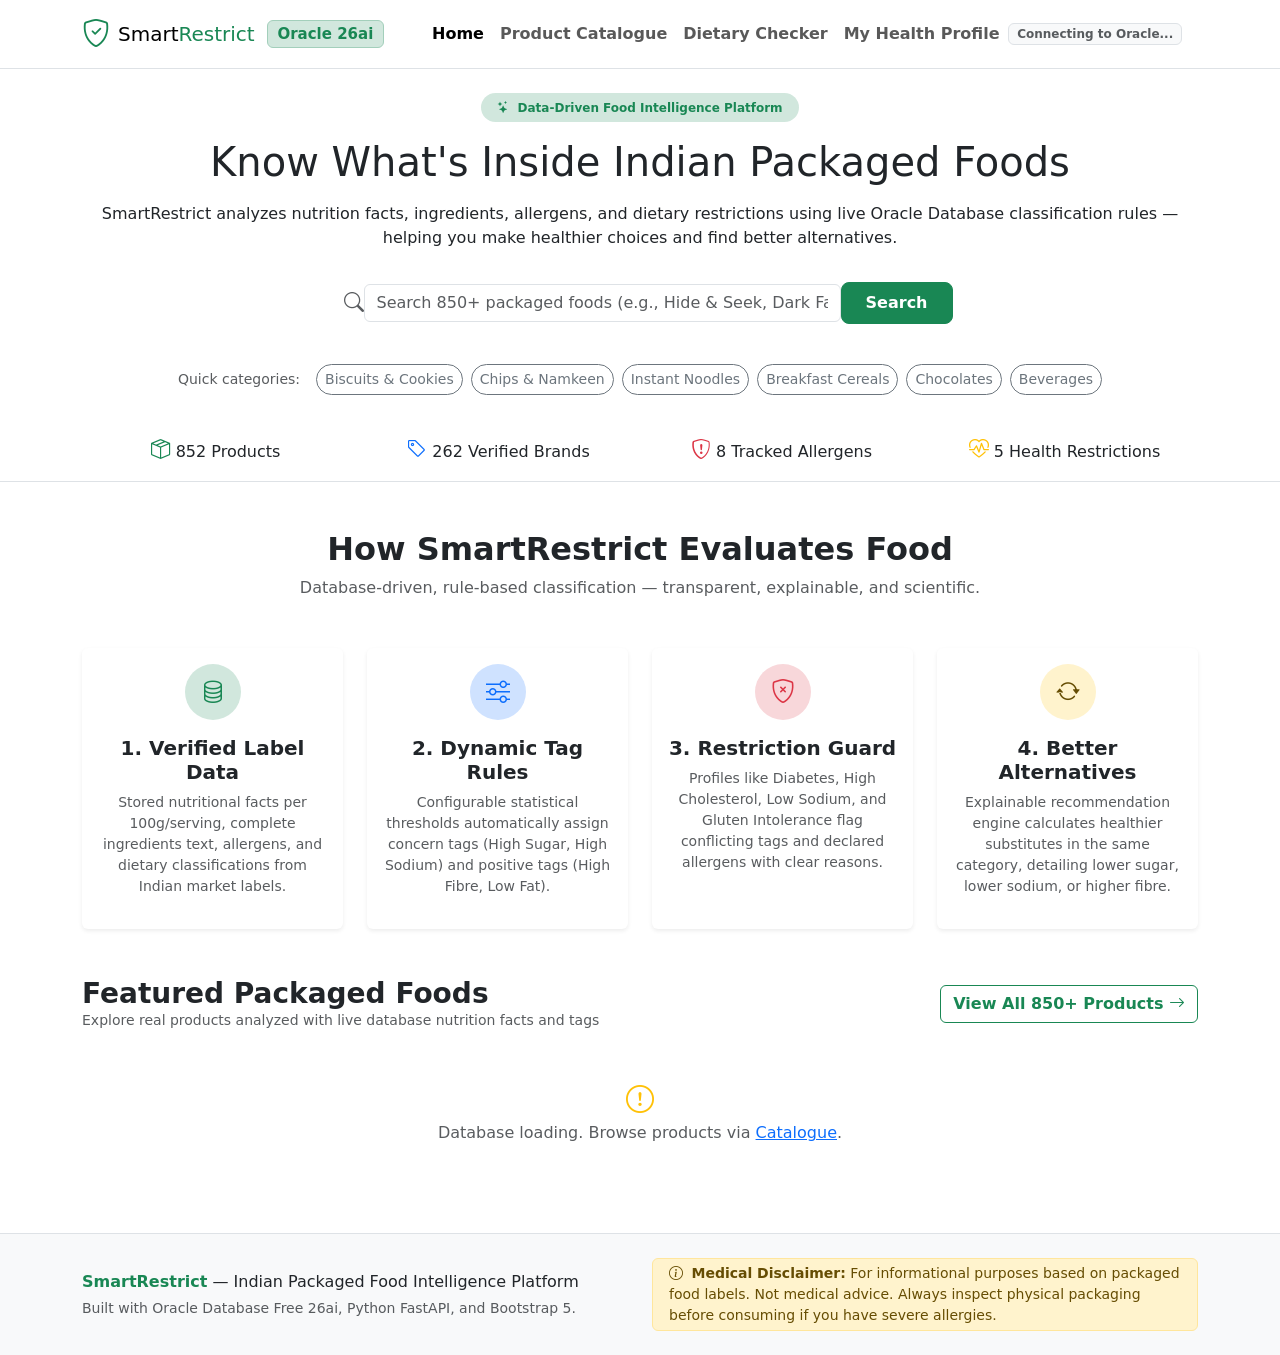
==== frontend/index.html @ e8da26ab "initial commit" ====
<!DOCTYPE html>
<html lang="en">
<head>
  <meta charset="UTF-8">
  <meta name="viewport" content="width=device-width, initial-scale=1.0">
  <title>SmartRestrict | Indian Packaged Food Nutrition & Restriction Intelligence</title>
  <link rel="stylesheet" href="https://cdn.jsdelivr.net/npm/bootstrap@5.3.3/dist/css/bootstrap.min.css">
  <link rel="stylesheet" href="https://cdn.jsdelivr.net/npm/bootstrap-icons@1.11.3/font/bootstrap-icons.min.css">
  <link rel="stylesheet" href="/static/css/style.css">
</head>
<body>

  <!-- Top Navbar -->
  <nav class="navbar navbar-expand-lg navbar-light bg-white border-bottom sticky-top py-2">
    <div class="container">
      <a class="navbar-brand d-flex align-items-center gap-2" href="/">
        <i class="bi bi-shield-check text-success fs-3"></i>
        <span>Smart<span class="text-success">Restrict</span></span>
        <span class="badge bg-success-subtle text-success border border-success-subtle ms-1">Oracle 26ai</span>
      </a>
      <button class="navbar-toggler" type="button" data-bs-toggle="collapse" data-bs-target="#navContent">
        <span class="navbar-toggler-icon"></span>
      </button>

      <div class="collapse navbar-collapse" id="navContent">
        <ul class="navbar-nav me-auto mb-2 mb-lg-0 ms-lg-4">
          <li class="nav-item"><a class="nav-link active fw-semibold" href="/">Home</a></li>
          <li class="nav-item"><a class="nav-link fw-semibold" href="/catalogue">Product Catalogue</a></li>
          <li class="nav-item"><a class="nav-link fw-semibold" href="/evaluate">Dietary Checker</a></li>
          <li class="nav-item"><a class="nav-link fw-semibold" href="/profile">My Health Profile</a></li>
        </ul>

        <div class="d-flex align-items-center gap-3">
          <span id="db-health-badge" class="badge bg-light text-muted border">Connecting to Oracle...</span>
          <div id="nav-user-badge"></div>
        </div>
      </div>
    </div>
  </nav>

  <!-- Hero Section -->
  <header class="hero-section">
    <div class="container text-center py-4">
      <span class="badge bg-success-subtle text-success px-3 py-2 rounded-pill fw-semibold mb-3">
        <i class="bi bi-stars me-1"></i> Data-Driven Food Intelligence Platform
      </span>
      <h1 class="hero-title mb-3">Know What's Inside Indian Packaged Foods</h1>
      <p class="hero-subtitle mx-auto mb-4">
        SmartRestrict analyzes nutrition facts, ingredients, allergens, and dietary restrictions 
        using live Oracle Database classification rules — helping you make healthier choices and find better alternatives.
      </p>

      <!-- Prominent Search Box -->
      <div class="row justify-content-center mb-4">
        <div class="col-md-9 col-lg-7">
          <div class="search-card p-2 d-flex align-items-center">
            <i class="bi bi-search text-muted fs-5 ms-3"></i>
            <input type="text" id="hero-search-input" class="form-control search-input" 
                   placeholder="Search 850+ packaged foods (e.g., Hide & Seek, Dark Fantasy, Oats, Kurkure)..."
                   aria-label="Search packaged foods">
            <button id="hero-search-btn" class="btn btn-success px-4 py-2 rounded-3 fw-semibold">
              Search
            </button>
          </div>
        </div>
      </div>

      <!-- Quick Category Shortcuts -->
      <div class="d-flex flex-wrap justify-content-center gap-2 pt-2">
        <span class="text-muted small align-self-center me-2">Quick categories:</span>
        <a href="/catalogue?q=biscuit" class="btn btn-outline-secondary btn-sm rounded-pill bg-white">Biscuits & Cookies</a>
        <a href="/catalogue?q=chips" class="btn btn-outline-secondary btn-sm rounded-pill bg-white">Chips & Namkeen</a>
        <a href="/catalogue?q=noodles" class="btn btn-outline-secondary btn-sm rounded-pill bg-white">Instant Noodles</a>
        <a href="/catalogue?q=oats" class="btn btn-outline-secondary btn-sm rounded-pill bg-white">Breakfast Cereals</a>
        <a href="/catalogue?q=chocolate" class="btn btn-outline-secondary btn-sm rounded-pill bg-white">Chocolates</a>
        <a href="/catalogue?q=beverage" class="btn btn-outline-secondary btn-sm rounded-pill bg-white">Beverages</a>
      </div>
    </div>
  </header>

  <!-- Real Database Statistics Bar -->
  <section class="bg-white border-bottom py-3">
    <div class="container">
      <div class="row g-3 text-center align-items-center">
        <div class="col-6 col-md-3">
          <div class="stat-pill w-100 justify-content-center">
            <i class="bi bi-box-seam text-success fs-5"></i>
            <span>852 Products</span>
          </div>
        </div>
        <div class="col-6 col-md-3">
          <div class="stat-pill w-100 justify-content-center">
            <i class="bi bi-tag text-primary fs-5"></i>
            <span>262 Verified Brands</span>
          </div>
        </div>
        <div class="col-6 col-md-3">
          <div class="stat-pill w-100 justify-content-center">
            <i class="bi bi-shield-exclamation text-danger fs-5"></i>
            <span>8 Tracked Allergens</span>
          </div>
        </div>
        <div class="col-6 col-md-3">
          <div class="stat-pill w-100 justify-content-center">
            <i class="bi bi-heart-pulse text-warning fs-5"></i>
            <span>5 Health Restrictions</span>
          </div>
        </div>
      </div>
    </div>
  </section>

  <!-- How It Works Section -->
  <main class="container my-5">
    <div class="text-center mb-5">
      <h2 class="fw-bold">How SmartRestrict Evaluates Food</h2>
      <p class="text-muted">Database-driven, rule-based classification — transparent, explainable, and scientific.</p>
    </div>

    <div class="row g-4 mb-5">
      <div class="col-md-3">
        <div class="card h-100 p-3 border-0 shadow-sm text-center">
          <div class="rounded-circle bg-success-subtle text-success d-inline-flex align-items-center justify-content-center mx-auto mb-3" style="width: 56px; height: 56px;">
            <i class="bi bi-database fs-4"></i>
          </div>
          <h5 class="fw-bold">1. Verified Label Data</h5>
          <p class="text-muted small">
            Stored nutritional facts per 100g/serving, complete ingredients text, allergens, and dietary classifications from Indian market labels.
          </p>
        </div>
      </div>

      <div class="col-md-3">
        <div class="card h-100 p-3 border-0 shadow-sm text-center">
          <div class="rounded-circle bg-primary-subtle text-primary d-inline-flex align-items-center justify-content-center mx-auto mb-3" style="width: 56px; height: 56px;">
            <i class="bi bi-sliders fs-4"></i>
          </div>
          <h5 class="fw-bold">2. Dynamic Tag Rules</h5>
          <p class="text-muted small">
            Configurable statistical thresholds automatically assign concern tags (High Sugar, High Sodium) and positive tags (High Fibre, Low Fat).
          </p>
        </div>
      </div>

      <div class="col-md-3">
        <div class="card h-100 p-3 border-0 shadow-sm text-center">
          <div class="rounded-circle bg-danger-subtle text-danger d-inline-flex align-items-center justify-content-center mx-auto mb-3" style="width: 56px; height: 56px;">
            <i class="bi bi-shield-x fs-4"></i>
          </div>
          <h5 class="fw-bold">3. Restriction Guard</h5>
          <p class="text-muted small">
            Profiles like Diabetes, High Cholesterol, Low Sodium, and Gluten Intolerance flag conflicting tags and declared allergens with clear reasons.
          </p>
        </div>
      </div>

      <div class="col-md-3">
        <div class="card h-100 p-3 border-0 shadow-sm text-center">
          <div class="rounded-circle bg-warning-subtle text-warning-emphasis d-inline-flex align-items-center justify-content-center mx-auto mb-3" style="width: 56px; height: 56px;">
            <i class="bi bi-arrow-repeat fs-4"></i>
          </div>
          <h5 class="fw-bold">4. Better Alternatives</h5>
          <p class="text-muted small">
            Explainable recommendation engine calculates healthier substitutes in the same category, detailing lower sugar, lower sodium, or higher fibre.
          </p>
        </div>
      </div>
    </div>

    <!-- Featured Products Spotlight -->
    <div class="d-flex justify-content-between align-items-center mb-4">
      <div>
        <h3 class="fw-bold mb-0">Featured Packaged Foods</h3>
        <p class="text-muted small mb-0">Explore real products analyzed with live database nutrition facts and tags</p>
      </div>
      <a href="/catalogue" class="btn btn-outline-success fw-semibold">View All 850+ Products <i class="bi bi-arrow-right"></i></a>
    </div>

    <div id="featured-products-grid" class="row g-4">
      <!-- Dynamically loaded -->
      <div class="col-12 text-center py-5">
        <div class="spinner-border text-success" role="status"></div>
        <p class="text-muted mt-2">Loading products from Oracle...</p>
      </div>
    </div>
  </main>

  <!-- Footer -->
  <footer class="bg-light border-top py-4 mt-auto">
    <div class="container">
      <div class="row align-items-center gy-3">
        <div class="col-md-6 text-center text-md-start">
          <span class="fw-bold text-success">SmartRestrict</span> — Indian Packaged Food Intelligence Platform
          <p class="text-muted small mb-0 mt-1">
            Built with Oracle Database Free 26ai, Python FastAPI, and Bootstrap 5.
          </p>
        </div>
        <div class="col-md-6 text-center text-md-end">
          <div class="alert alert-warning py-1 px-3 d-inline-block small mb-0 text-start">
            <i class="bi bi-info-circle me-1"></i>
            <strong>Medical Disclaimer:</strong> For informational purposes based on packaged food labels. Not medical advice. Always inspect physical packaging before consuming if you have severe allergies.
          </div>
        </div>
      </div>
    </div>
  </footer>

  <script src="https://cdn.jsdelivr.net/npm/bootstrap@5.3.3/dist/js/bootstrap.bundle.min.js"></script>
  <script src="/static/js/api.js"></script>
  <script src="/static/js/app.js"></script>
  <script>
    document.addEventListener("DOMContentLoaded", async () => {
      // Hero search button
      const searchInput = document.getElementById("hero-search-input");
      const searchBtn = document.getElementById("hero-search-btn");
      
      const doSearch = () => {
        const val = searchInput.value.trim();
        window.location.href = `/catalogue?q=${encodeURIComponent(val)}`;
      };

      searchBtn.addEventListener("click", doSearch);
      searchInput.addEventListener("keypress", (e) => {
        if (e.key === "Enter") doSearch();
      });

      // Load 6 featured products
      try {
        const res = await API.getProducts({ page: 1, page_size: 6 });
        const grid = document.getElementById("featured-products-grid");
        if (!res.items || res.items.length === 0) {
          grid.innerHTML = '<div class="col-12 text-center text-muted">No products found.</div>';
          return;
        }

        grid.innerHTML = res.items.map(p => `
          <div class="col-md-6 col-lg-4">
            <div class="product-card">
              <div class="card-body">
                <div class="d-flex justify-content-between align-items-start mb-2">
                  <span class="brand-badge">${App.escapeHtml(p.brand_name || "Packaged Food")}</span>
                  <div>
                    ${App.renderDietaryBadge(p.dietary_types)}
                    <span class="badge bg-light text-dark border">${App.escapeHtml(p.category_name || "Food")}</span>
                  </div>
                </div>

                <h5 class="product-title mb-2">
                  <a href="/product-detail?id=${p.product_id}" class="text-decoration-none text-dark">
                    ${App.escapeHtml(p.item_name)}
                  </a>
                </h5>

                <div class="mb-3 d-flex flex-wrap">
                  ${p.tags.slice(0, 3).map(t => App.renderTagBadge(t)).join("")}
                </div>

                <div class="row g-2 mb-3 mt-auto">
                  <div class="col-4">
                    <div class="nutrient-chip">
                      <span class="label">Calories</span>
                      <span>${p.calories !== null ? p.calories + ' kcal' : 'N/A'}</span>
                    </div>
                  </div>
                  <div class="col-4">
                    <div class="nutrient-chip">
                      <span class="label">Sugar</span>
                      <span>${p.sugar !== null ? p.sugar + 'g' : 'N/A'}</span>
                    </div>
                  </div>
                  <div class="col-4">
                    <div class="nutrient-chip">
                      <span class="label">Sodium</span>
                      <span>${p.sodium !== null ? p.sodium + 'mg' : 'N/A'}</span>
                    </div>
                  </div>
                </div>

                <div class="d-flex justify-content-between align-items-center pt-2 border-top">
                  <span class="fw-bold text-success">${p.price_inr ? '₹' + p.price_inr : 'Label Price'}</span>
                  <a href="/product-detail?id=${p.product_id}" class="btn btn-outline-success btn-sm">
                    Inspect Details <i class="bi bi-chevron-right"></i>
                  </a>
                </div>
              </div>
            </div>
          </div>
        `).join("");
      } catch (err) {
        document.getElementById("featured-products-grid").innerHTML = `
          <div class="col-12 text-center text-muted py-4">
            <i class="bi bi-exclamation-circle text-warning fs-3 mb-2"></i>
            <p>Database loading. Browse products via <a href="/catalogue">Catalogue</a>.</p>
          </div>
        `;
      }
    });
  </script>
</body>
</html>
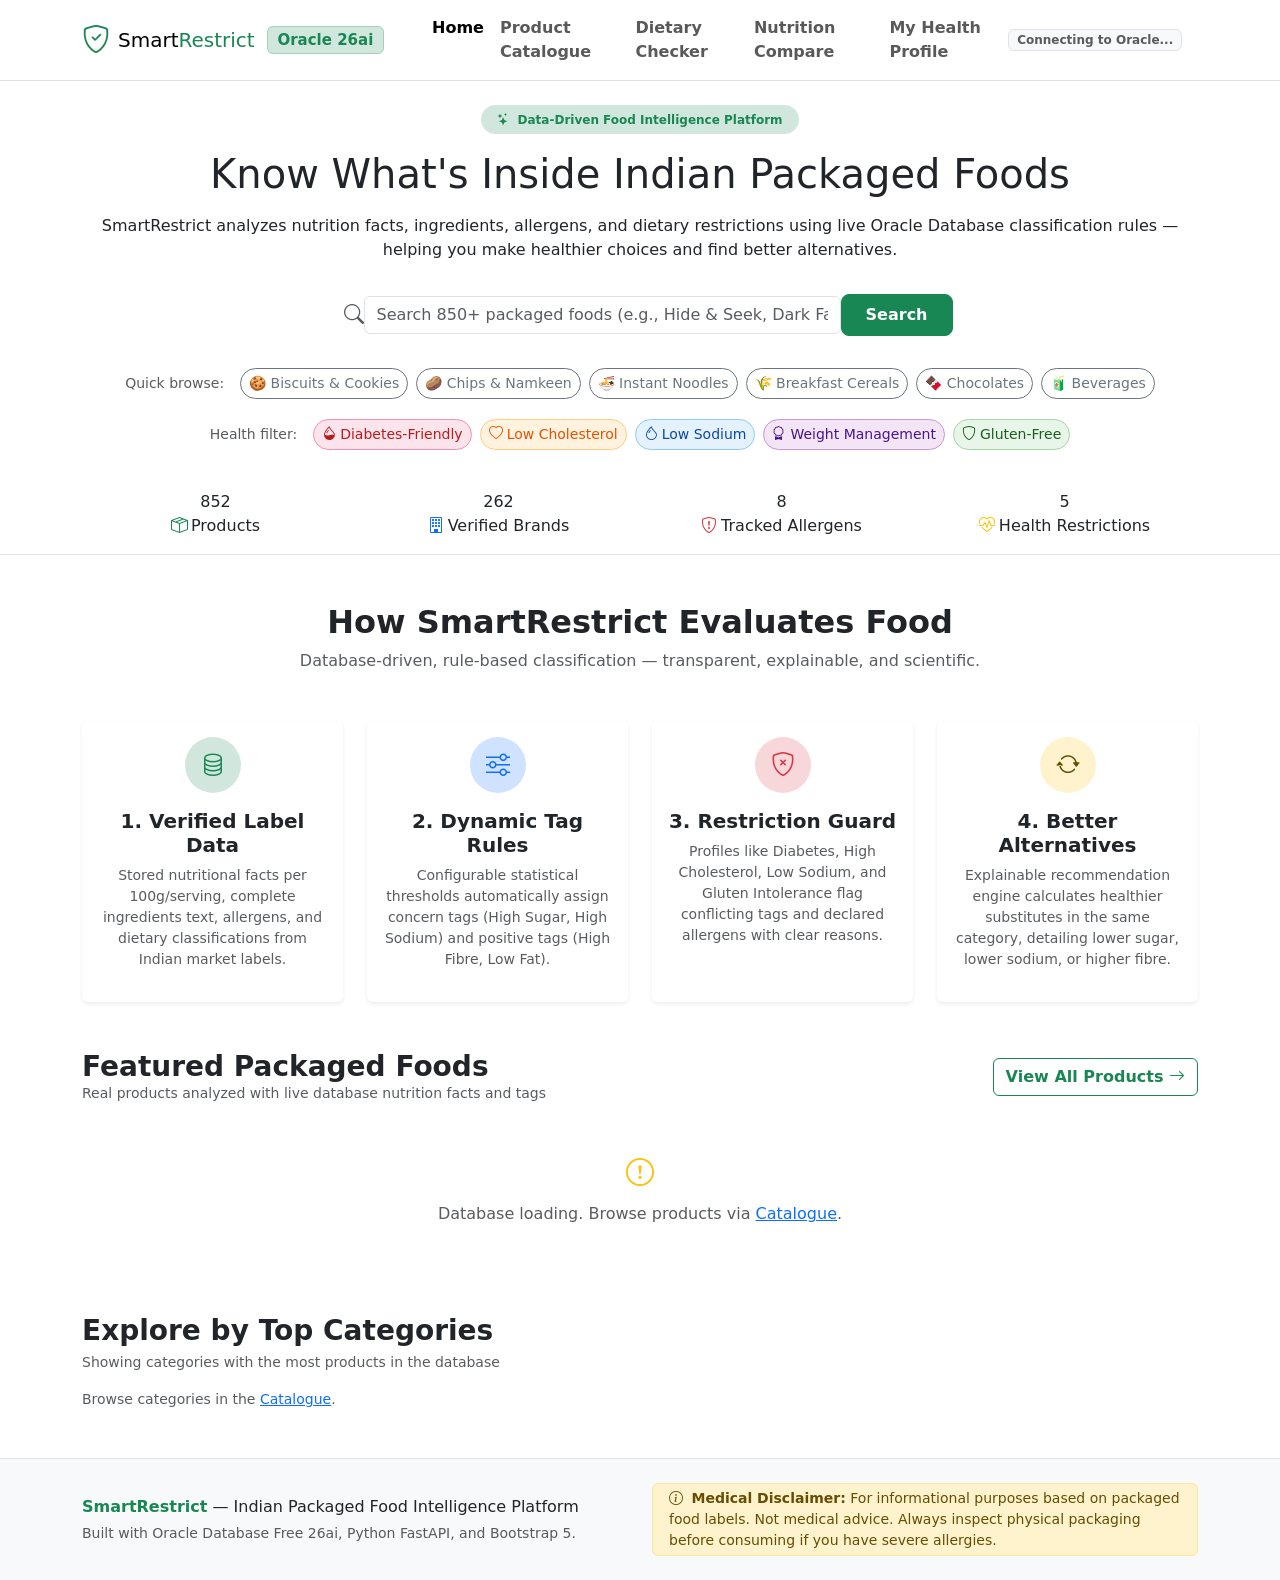
==== commit 248d5f58: "made it better" ====
--- a/frontend/index.html
+++ b/frontend/index.html
@@ -27,6 +27,7 @@
           <li class="nav-item"><a class="nav-link active fw-semibold" href="/">Home</a></li>
           <li class="nav-item"><a class="nav-link fw-semibold" href="/catalogue">Product Catalogue</a></li>
           <li class="nav-item"><a class="nav-link fw-semibold" href="/evaluate">Dietary Checker</a></li>
+          <li class="nav-item"><a class="nav-link fw-semibold" href="/compare">Nutrition Compare</a></li>
           <li class="nav-item"><a class="nav-link fw-semibold" href="/profile">My Health Profile</a></li>
         </ul>
 
@@ -46,7 +47,7 @@
       </span>
       <h1 class="hero-title mb-3">Know What's Inside Indian Packaged Foods</h1>
       <p class="hero-subtitle mx-auto mb-4">
-        SmartRestrict analyzes nutrition facts, ingredients, allergens, and dietary restrictions 
+        SmartRestrict analyzes nutrition facts, ingredients, allergens, and dietary restrictions
         using live Oracle Database classification rules — helping you make healthier choices and find better alternatives.
       </p>
 
@@ -55,7 +56,7 @@
         <div class="col-md-9 col-lg-7">
           <div class="search-card p-2 d-flex align-items-center">
             <i class="bi bi-search text-muted fs-5 ms-3"></i>
-            <input type="text" id="hero-search-input" class="form-control search-input" 
+            <input type="text" id="hero-search-input" class="form-control search-input"
                    placeholder="Search 850+ packaged foods (e.g., Hide & Seek, Dark Fantasy, Oats, Kurkure)..."
                    aria-label="Search packaged foods">
             <button id="hero-search-btn" class="btn btn-success px-4 py-2 rounded-3 fw-semibold">
@@ -66,44 +67,64 @@
       </div>
 
       <!-- Quick Category Shortcuts -->
-      <div class="d-flex flex-wrap justify-content-center gap-2 pt-2">
-        <span class="text-muted small align-self-center me-2">Quick categories:</span>
-        <a href="/catalogue?q=biscuit" class="btn btn-outline-secondary btn-sm rounded-pill bg-white">Biscuits & Cookies</a>
-        <a href="/catalogue?q=chips" class="btn btn-outline-secondary btn-sm rounded-pill bg-white">Chips & Namkeen</a>
-        <a href="/catalogue?q=noodles" class="btn btn-outline-secondary btn-sm rounded-pill bg-white">Instant Noodles</a>
-        <a href="/catalogue?q=oats" class="btn btn-outline-secondary btn-sm rounded-pill bg-white">Breakfast Cereals</a>
-        <a href="/catalogue?q=chocolate" class="btn btn-outline-secondary btn-sm rounded-pill bg-white">Chocolates</a>
-        <a href="/catalogue?q=beverage" class="btn btn-outline-secondary btn-sm rounded-pill bg-white">Beverages</a>
+      <div class="d-flex flex-wrap justify-content-center gap-2 mb-3">
+        <span class="text-muted small align-self-center me-2">Quick browse:</span>
+        <a href="/catalogue?q=biscuit" class="btn btn-outline-secondary btn-sm rounded-pill bg-white">🍪 Biscuits & Cookies</a>
+        <a href="/catalogue?q=chips" class="btn btn-outline-secondary btn-sm rounded-pill bg-white">🥔 Chips & Namkeen</a>
+        <a href="/catalogue?q=noodles" class="btn btn-outline-secondary btn-sm rounded-pill bg-white">🍜 Instant Noodles</a>
+        <a href="/catalogue?q=oats" class="btn btn-outline-secondary btn-sm rounded-pill bg-white">🌾 Breakfast Cereals</a>
+        <a href="/catalogue?q=chocolate" class="btn btn-outline-secondary btn-sm rounded-pill bg-white">🍫 Chocolates</a>
+        <a href="/catalogue?q=beverage" class="btn btn-outline-secondary btn-sm rounded-pill bg-white">🧃 Beverages</a>
+      </div>
+
+      <!-- Restriction Quick Filter -->
+      <div class="d-flex flex-wrap justify-content-center gap-2 pt-1" id="restriction-quick-filter">
+        <span class="text-muted small align-self-center me-2">Health filter:</span>
+        <a href="/catalogue" class="btn btn-sm rounded-pill" style="background:#fce4ec;color:#b71c1c;border:1px solid #f48fb1;">
+          <i class="bi bi-droplet-half me-1"></i>Diabetes-Friendly
+        </a>
+        <a href="/catalogue" class="btn btn-sm rounded-pill" style="background:#fff3e0;color:#e65100;border:1px solid #ffcc80;">
+          <i class="bi bi-heart me-1"></i>Low Cholesterol
+        </a>
+        <a href="/catalogue" class="btn btn-sm rounded-pill" style="background:#e3f2fd;color:#0d47a1;border:1px solid #90caf9;">
+          <i class="bi bi-droplet me-1"></i>Low Sodium
+        </a>
+        <a href="/catalogue" class="btn btn-sm rounded-pill" style="background:#f3e5f5;color:#4a148c;border:1px solid #ce93d8;">
+          <i class="bi bi-award me-1"></i>Weight Management
+        </a>
+        <a href="/catalogue" class="btn btn-sm rounded-pill" style="background:#e8f5e9;color:#1b5e20;border:1px solid #a5d6a7;">
+          <i class="bi bi-shield me-1"></i>Gluten-Free
+        </a>
       </div>
     </div>
   </header>
 
-  <!-- Real Database Statistics Bar -->
+  <!-- Live Database Statistics Bar -->
   <section class="bg-white border-bottom py-3">
     <div class="container">
-      <div class="row g-3 text-center align-items-center">
+      <div class="row g-3 text-center" id="stats-bar">
         <div class="col-6 col-md-3">
-          <div class="stat-pill w-100 justify-content-center">
-            <i class="bi bi-box-seam text-success fs-5"></i>
-            <span>852 Products</span>
+          <div class="stat-pill">
+            <div class="stat-number" id="stat-products">—</div>
+            <div class="stat-label"><i class="bi bi-box-seam text-success me-1"></i>Products</div>
           </div>
         </div>
         <div class="col-6 col-md-3">
-          <div class="stat-pill w-100 justify-content-center">
-            <i class="bi bi-tag text-primary fs-5"></i>
-            <span>262 Verified Brands</span>
+          <div class="stat-pill">
+            <div class="stat-number" id="stat-brands">—</div>
+            <div class="stat-label"><i class="bi bi-building text-primary me-1"></i>Verified Brands</div>
           </div>
         </div>
         <div class="col-6 col-md-3">
-          <div class="stat-pill w-100 justify-content-center">
-            <i class="bi bi-shield-exclamation text-danger fs-5"></i>
-            <span>8 Tracked Allergens</span>
+          <div class="stat-pill">
+            <div class="stat-number" id="stat-allergens">—</div>
+            <div class="stat-label"><i class="bi bi-shield-exclamation text-danger me-1"></i>Tracked Allergens</div>
           </div>
         </div>
         <div class="col-6 col-md-3">
-          <div class="stat-pill w-100 justify-content-center">
-            <i class="bi bi-heart-pulse text-warning fs-5"></i>
-            <span>5 Health Restrictions</span>
+          <div class="stat-pill">
+            <div class="stat-number" id="stat-restrictions">—</div>
+            <div class="stat-label"><i class="bi bi-heart-pulse text-warning me-1"></i>Health Restrictions</div>
           </div>
         </div>
       </div>
@@ -167,20 +188,45 @@
       </div>
     </div>
 
+    <!-- Recently Viewed (from localStorage) -->
+    <div id="recently-viewed-section" style="display:none;" class="mb-5">
+      <div class="d-flex justify-content-between align-items-center mb-3">
+        <div>
+          <h3 class="fw-bold mb-0"><i class="bi bi-clock-history text-success me-2"></i>Recently Viewed</h3>
+          <p class="text-muted small mb-0">Products you looked at in this browser</p>
+        </div>
+        <button class="btn btn-outline-secondary btn-sm" onclick="localStorage.removeItem('sr_recent'); document.getElementById('recently-viewed-section').style.display='none';">
+          Clear history
+        </button>
+      </div>
+      <div id="recently-viewed-grid" class="row g-3"></div>
+    </div>
+
     <!-- Featured Products Spotlight -->
     <div class="d-flex justify-content-between align-items-center mb-4">
       <div>
         <h3 class="fw-bold mb-0">Featured Packaged Foods</h3>
-        <p class="text-muted small mb-0">Explore real products analyzed with live database nutrition facts and tags</p>
-      </div>
-      <a href="/catalogue" class="btn btn-outline-success fw-semibold">View All 850+ Products <i class="bi bi-arrow-right"></i></a>
+        <p class="text-muted small mb-0">Real products analyzed with live database nutrition facts and tags</p>
+      </div>
+      <a href="/catalogue" class="btn btn-outline-success fw-semibold">View All Products <i class="bi bi-arrow-right"></i></a>
     </div>
 
     <div id="featured-products-grid" class="row g-4">
-      <!-- Dynamically loaded -->
       <div class="col-12 text-center py-5">
         <div class="spinner-border text-success" role="status"></div>
         <p class="text-muted mt-2">Loading products from Oracle...</p>
+      </div>
+    </div>
+
+    <!-- Top Categories from DB -->
+    <div class="mt-5 mb-4">
+      <h3 class="fw-bold mb-1">Explore by Top Categories</h3>
+      <p class="text-muted small mb-3">Showing categories with the most products in the database</p>
+      <div id="top-categories-grid" class="row g-2">
+        <div class="col-12 text-center text-muted py-3">
+          <div class="spinner-border spinner-border-sm text-success me-2" role="status"></div>
+          Loading categories...
+        </div>
       </div>
     </div>
   </main>
@@ -210,21 +256,45 @@
   <script src="/static/js/app.js"></script>
   <script>
     document.addEventListener("DOMContentLoaded", async () => {
-      // Hero search button
-      const searchInput = document.getElementById("hero-search-input");
-      const searchBtn = document.getElementById("hero-search-btn");
-      
-      const doSearch = () => {
-        const val = searchInput.value.trim();
-        window.location.href = `/catalogue?q=${encodeURIComponent(val)}`;
-      };
-
-      searchBtn.addEventListener("click", doSearch);
-      searchInput.addEventListener("keypress", (e) => {
-        if (e.key === "Enter") doSearch();
-      });
-
-      // Load 6 featured products
+      // ── Load live stats ──────────────────────────────────────────────────
+      try {
+        const stats = await API.getStats();
+        document.getElementById("stat-products").textContent = stats.counts.products.toLocaleString();
+        document.getElementById("stat-brands").textContent = stats.counts.brands.toLocaleString();
+        document.getElementById("stat-allergens").textContent = stats.counts.allergens.toLocaleString();
+        document.getElementById("stat-restrictions").textContent = stats.counts.restrictions.toLocaleString();
+
+        // Populate top categories
+        const catGrid = document.getElementById("top-categories-grid");
+        if (stats.top_categories && stats.top_categories.length > 0) {
+          catGrid.innerHTML = stats.top_categories.map(c => `
+            <div class="col-6 col-md-4 col-lg-2">
+              <a href="/catalogue?q=${encodeURIComponent(c.category_name)}"
+                 class="d-block text-center p-3 rounded border bg-white text-decoration-none text-dark h-100"
+                 style="transition: box-shadow 0.2s;"
+                 onmouseover="this.style.boxShadow='0 2px 10px rgba(25,135,84,0.15)'"
+                 onmouseout="this.style.boxShadow=''">
+                <i class="bi bi-grid-3x3-gap text-success fs-4 d-block mb-2"></i>
+                <div class="fw-semibold small">${App.escapeHtml(c.category_name)}</div>
+                <div class="text-muted" style="font-size:0.75rem;">${c.cnt} products</div>
+              </a>
+            </div>
+          `).join("");
+        } else {
+          catGrid.innerHTML = '<div class="col-12 text-muted small">Categories will appear once database is connected.</div>';
+        }
+      } catch (err) {
+        console.warn("Stats unavailable:", err);
+        // Fall back to static placeholders
+        document.getElementById("stat-products").textContent = "852";
+        document.getElementById("stat-brands").textContent = "262";
+        document.getElementById("stat-allergens").textContent = "8";
+        document.getElementById("stat-restrictions").textContent = "5";
+        document.getElementById("top-categories-grid").innerHTML =
+          '<div class="col-12 text-muted small">Browse categories in the <a href="/catalogue">Catalogue</a>.</div>';
+      }
+
+      // ── Load 6 featured products ─────────────────────────────────────────
       try {
         const res = await API.getProducts({ page: 1, page_size: 6 });
         const grid = document.getElementById("featured-products-grid");
@@ -255,29 +325,29 @@
                   ${p.tags.slice(0, 3).map(t => App.renderTagBadge(t)).join("")}
                 </div>
 
-                <div class="row g-2 mb-3 mt-auto">
+                <div class="row g-2 mb-3">
                   <div class="col-4">
                     <div class="nutrient-chip">
                       <span class="label">Calories</span>
-                      <span>${p.calories !== null ? p.calories + ' kcal' : 'N/A'}</span>
+                      <span>${p.calories !== null ? p.calories + " kcal" : "N/A"}</span>
                     </div>
                   </div>
                   <div class="col-4">
                     <div class="nutrient-chip">
                       <span class="label">Sugar</span>
-                      <span>${p.sugar !== null ? p.sugar + 'g' : 'N/A'}</span>
+                      <span>${p.sugar !== null ? p.sugar + "g" : "N/A"}</span>
                     </div>
                   </div>
                   <div class="col-4">
                     <div class="nutrient-chip">
                       <span class="label">Sodium</span>
-                      <span>${p.sodium !== null ? p.sodium + 'mg' : 'N/A'}</span>
+                      <span>${p.sodium !== null ? p.sodium + "mg" : "N/A"}</span>
                     </div>
                   </div>
                 </div>
 
                 <div class="d-flex justify-content-between align-items-center pt-2 border-top">
-                  <span class="fw-bold text-success">${p.price_inr ? '₹' + p.price_inr : 'Label Price'}</span>
+                  <span class="fw-bold text-success">${p.price_inr ? "₹" + p.price_inr : "Label Price"}</span>
                   <a href="/product-detail?id=${p.product_id}" class="btn btn-outline-success btn-sm">
                     Inspect Details <i class="bi bi-chevron-right"></i>
                   </a>
@@ -289,13 +359,30 @@
       } catch (err) {
         document.getElementById("featured-products-grid").innerHTML = `
           <div class="col-12 text-center text-muted py-4">
-            <i class="bi bi-exclamation-circle text-warning fs-3 mb-2"></i>
+            <i class="bi bi-exclamation-circle text-warning fs-3 mb-2 d-block"></i>
             <p>Database loading. Browse products via <a href="/catalogue">Catalogue</a>.</p>
           </div>
         `;
+      }
+
+      // ── Recently Viewed ──────────────────────────────────────────────────
+      const recent = App.getRecentlyViewed();
+      if (recent.length > 0) {
+        const section = document.getElementById("recently-viewed-section");
+        section.style.display = "block";
+        document.getElementById("recently-viewed-grid").innerHTML = recent.map(p => `
+          <div class="col-6 col-md-4 col-lg-2">
+            <a href="/product-detail?id=${p.product_id}" class="recently-viewed-card">
+              <div class="small fw-semibold text-dark mb-1">${App.escapeHtml(p.item_name)}</div>
+              <div class="text-muted" style="font-size:0.75rem;">${App.escapeHtml(p.brand_name || "")}</div>
+              ${p.calories !== null
+                ? `<div class="badge bg-light text-dark border mt-1" style="font-size:0.7rem;">${p.calories} kcal</div>`
+                : ""}
+            </a>
+          </div>
+        `).join("");
       }
     });
   </script>
 </body>
 </html>
-
